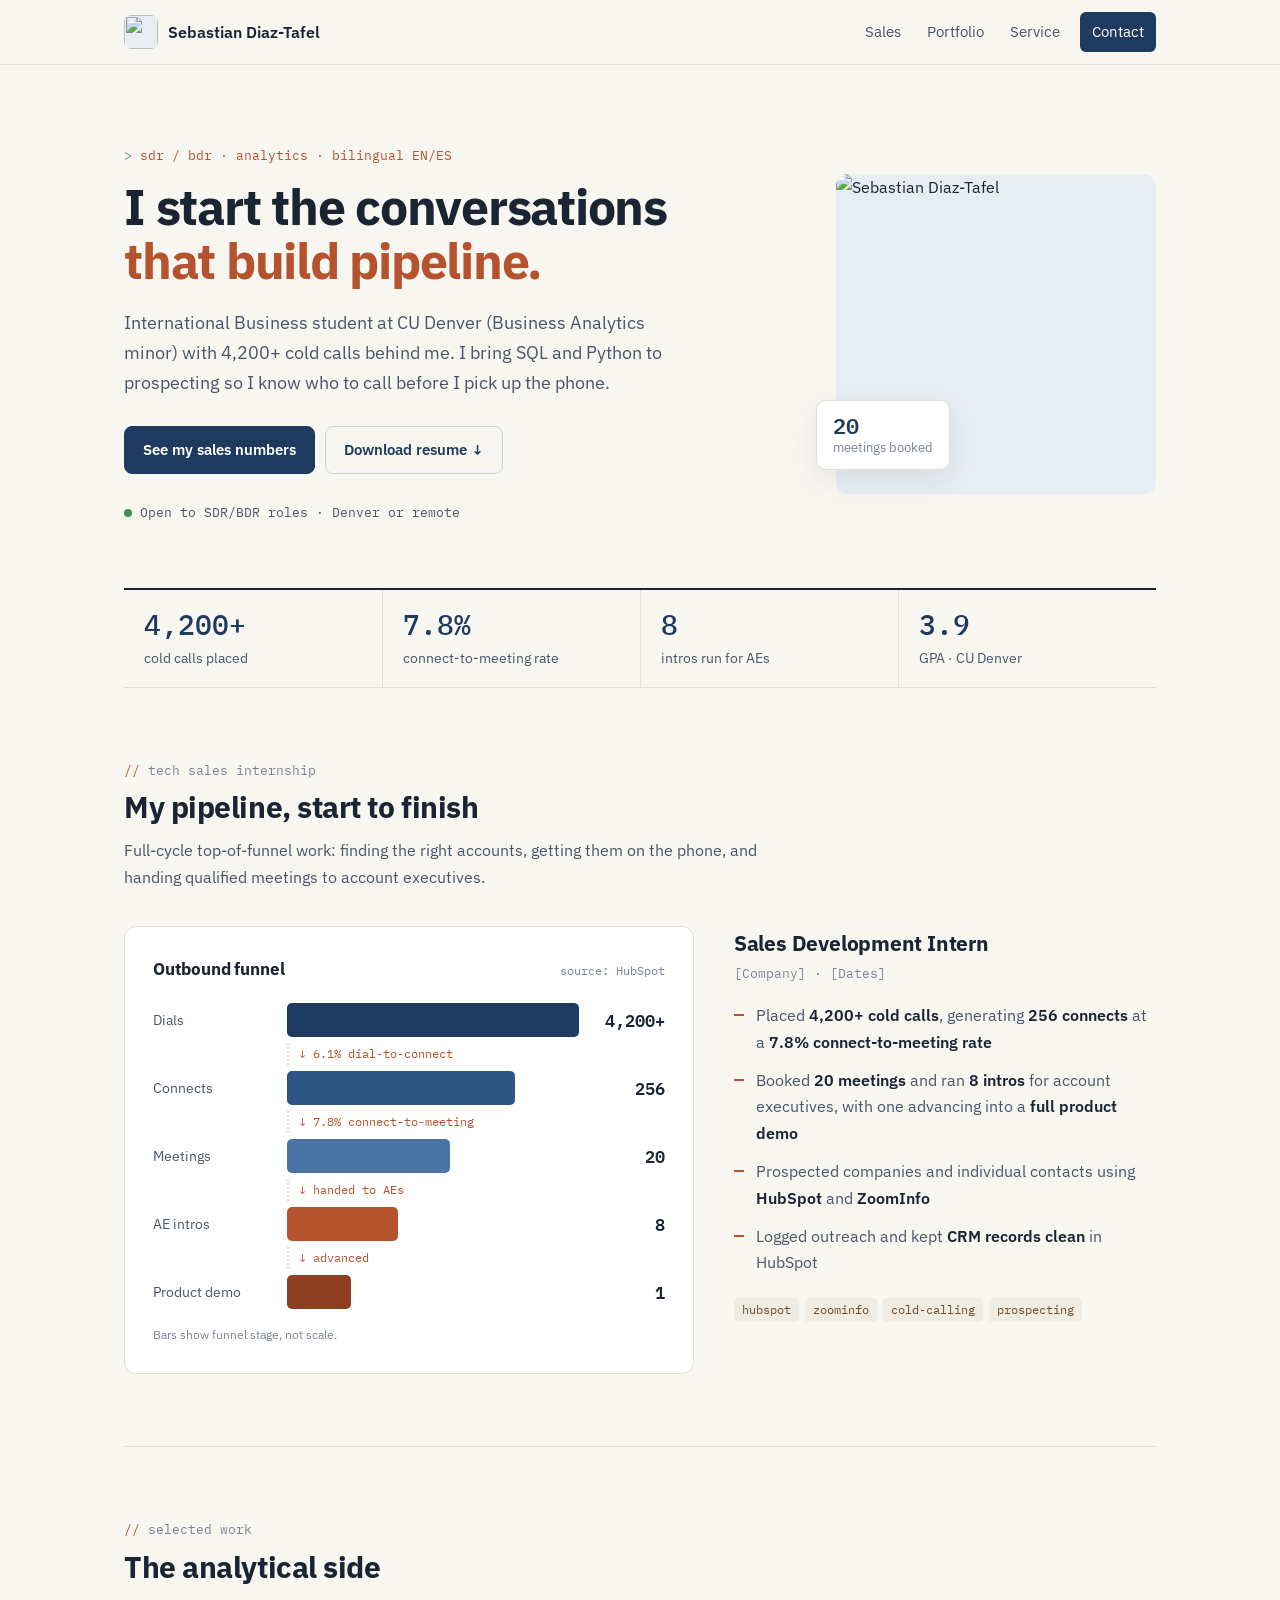
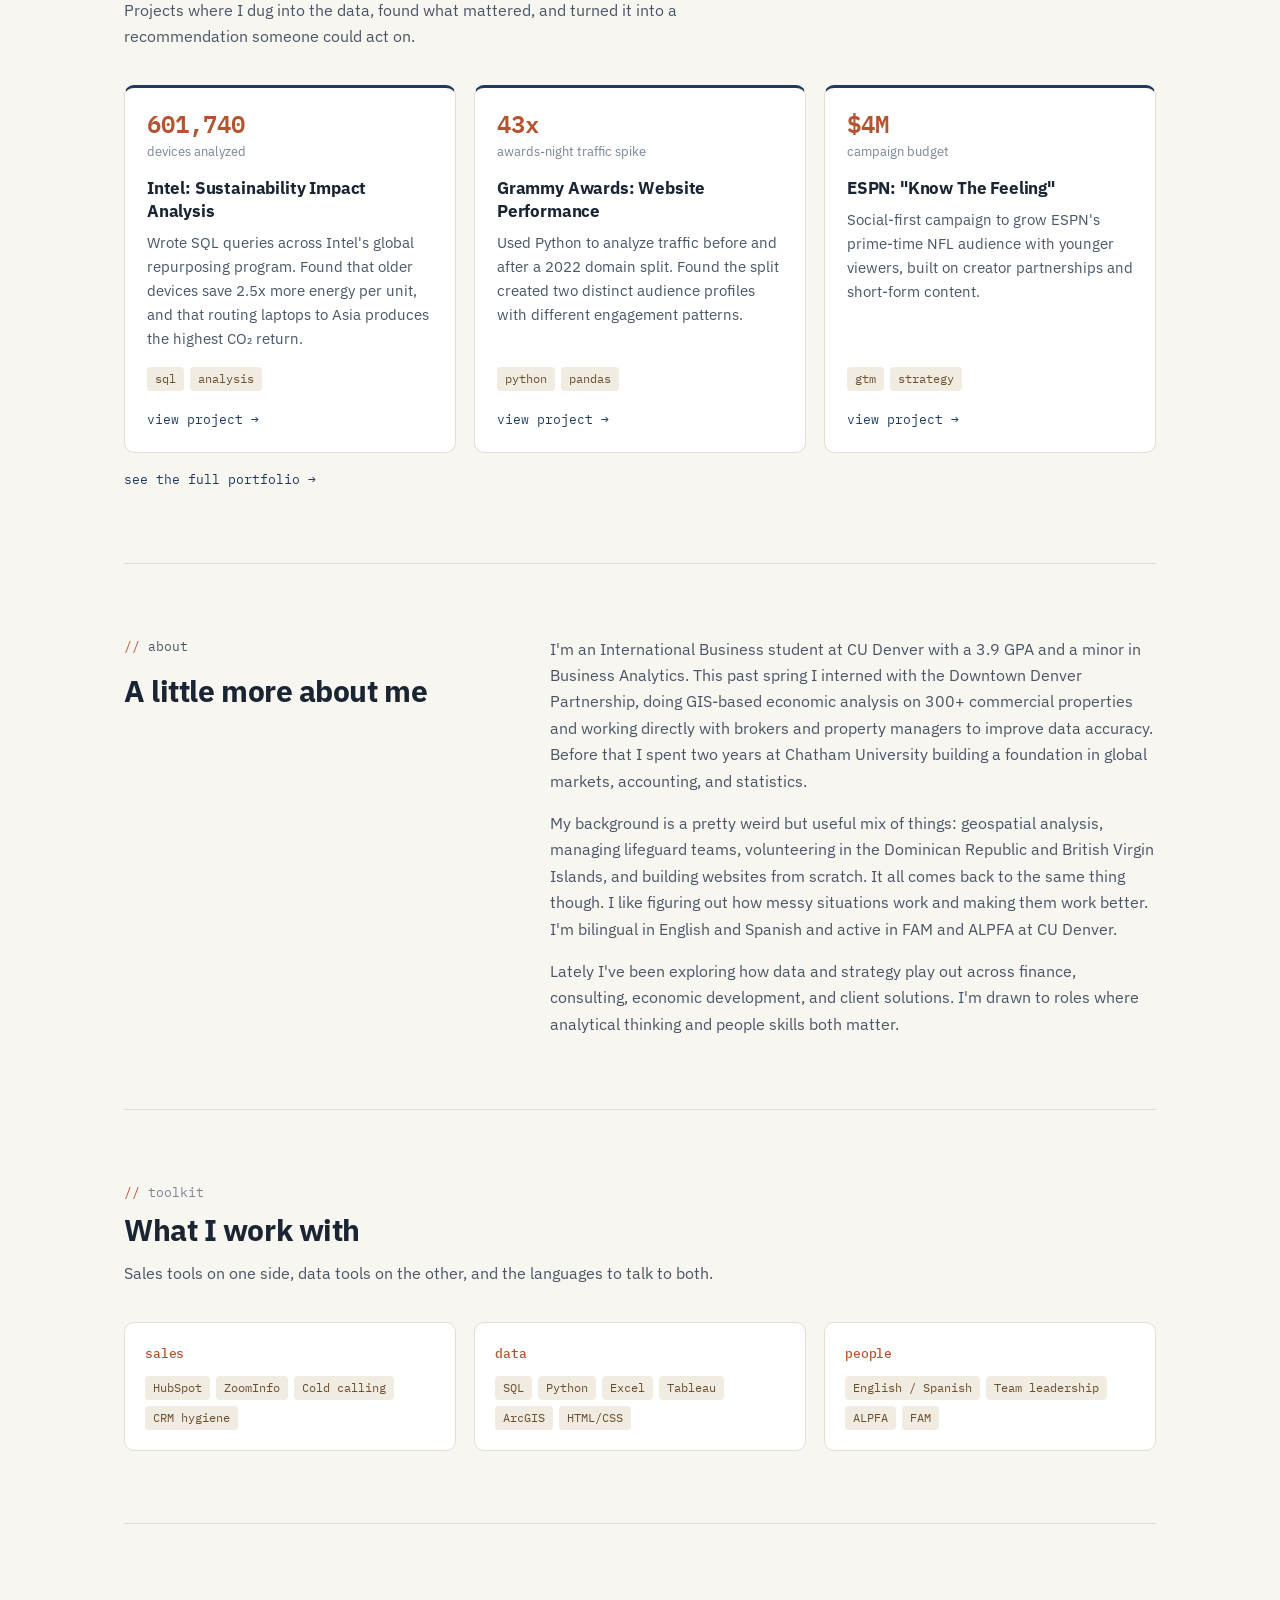
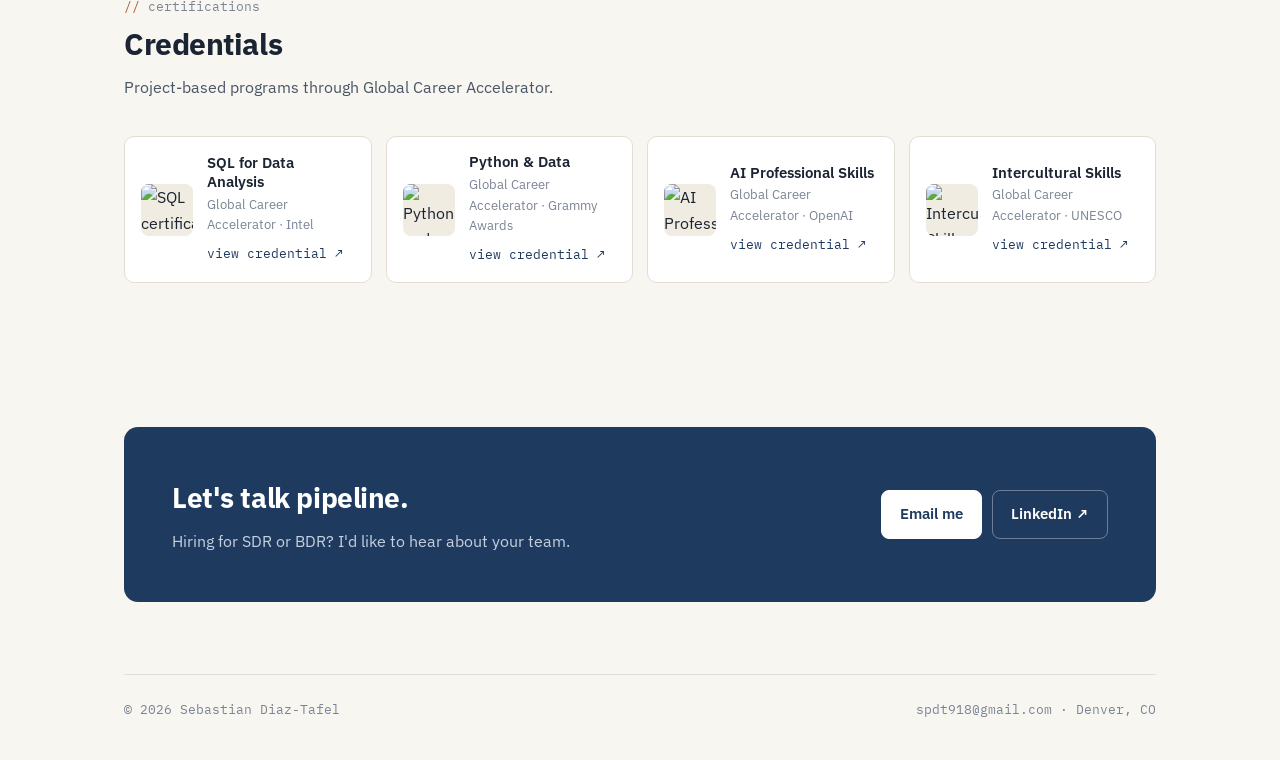
==== upload_to_github/index.html @ 716b962e "Add files via upload" ====
<!DOCTYPE html>
<html lang="en">
<head>
  <meta charset="utf-8" />
  <meta name="viewport" content="width=device-width,initial-scale=1" />
  <title>Sebastian Diaz-Tafel | SDR / BDR Candidate</title>
  <meta name="description" content="Sebastian Diaz-Tafel: International Business and Analytics student at CU Denver with outbound sales experience. Open to SDR and BDR roles." />
  <link rel="icon" type="image/png" href="img/headshot.png" />
  <link rel="preconnect" href="https://fonts.googleapis.com" />
  <link rel="preconnect" href="https://fonts.gstatic.com" crossorigin />
  <link href="https://fonts.googleapis.com/css2?family=IBM+Plex+Mono:wght@400;500;600&family=IBM+Plex+Sans:wght@400;500;600;700&display=swap" rel="stylesheet" />
  <link rel="stylesheet" href="css/site.css?v=20" />
</head>
<body>

<header class="site-header">
  <nav class="container nav">
    <a class="brand" href="index.html"><img src="img/headshot.png" alt="" />Sebastian Diaz-Tafel</a>
    <ul>
      <li><a href="#sales">Sales</a></li>
      <li><a href="portfolio.html">Portfolio</a></li>
      <li><a href="portfolio.html#service">Service</a></li>
      <li><a class="cta" href="contact.html">Contact</a></li>
    </ul>
  </nav>
</header>

<main class="container">

  <!-- ============ HERO ============ -->
  <section class="hero">
    <div>
      <p class="eyebrow">sdr / bdr · analytics · bilingual EN/ES</p>
      <!-- EDIT: headline. The <span> part shows in the terracotta accent color. -->
      <h1>I start the conversations <span>that build pipeline.</span></h1>
      <p class="lede">International Business student at CU Denver (Business Analytics minor) with 4,200+ cold calls behind me. I bring SQL and Python to prospecting so I know who to call before I pick up the phone.</p>
      <div class="btns">
        <a class="btn primary" href="#sales">See my sales numbers</a>
        <!-- EDIT: add your resume as docs/resume.pdf (this link is broken until you do) -->
        <a class="btn secondary" href="docs/resume.pdf" target="_blank" rel="noopener">Download resume ↓</a>
      </div>
      <div class="status"><i></i>Open to SDR/BDR roles · Denver or remote</div>
    </div>
    <div class="portrait">
      <img src="img/headshot.png" alt="Sebastian Diaz-Tafel" />
      <div class="badge"><div class="n">20</div><div class="l">meetings booked</div></div>
    </div>
  </section>

  <!-- ============ STAT STRIP ============ -->
  <div class="strip">
    <div><div class="n">4,200+</div><div class="l">cold calls placed</div></div>
    <div><div class="n">7.8%</div><div class="l">connect-to-meeting rate</div></div>
    <div><div class="n">8</div><div class="l">intros run for AEs</div></div>
    <div><div class="n">3.9</div><div class="l">GPA · CU Denver</div></div>
  </div>

  <!-- ============ SALES INTERNSHIP ============ -->
  <section class="sec flush" id="sales">
    <p class="sec-label">tech sales internship</p>
    <h2 class="sec-title">My pipeline, start to finish</h2>
    <p class="sec-sub">Full-cycle top-of-funnel work: finding the right accounts, getting them on the phone, and handing qualified meetings to account executives.</p>

    <div class="pipe-wrap">
      <div class="pipe">
        <div class="pipe-head"><h3>Outbound funnel</h3><span>source: HubSpot</span></div>
        <div class="stage s1"><span class="name">Dials</span><div class="bar"></div><span class="val">4,200+</span></div>
        <div class="conv"><span>↓ 6.1% dial-to-connect</span></div>
        <div class="stage s2"><span class="name">Connects</span><div class="bar"></div><span class="val">256</span></div>
        <div class="conv"><span>↓ 7.8% connect-to-meeting</span></div>
        <div class="stage s3"><span class="name">Meetings</span><div class="bar"></div><span class="val">20</span></div>
        <div class="conv"><span>↓ handed to AEs</span></div>
        <div class="stage s4"><span class="name">AE intros</span><div class="bar"></div><span class="val">8</span></div>
        <div class="conv"><span>↓ advanced</span></div>
        <div class="stage s5"><span class="name">Product demo</span><div class="bar"></div><span class="val">1</span></div>
        <p class="pipe-note">Bars show funnel stage, not scale.</p>
      </div>

      <div class="role">
        <h3>Sales Development Intern</h3>
        <!-- EDIT: company name and dates -->
        <p class="co">[Company] · [Dates]</p>
        <ul class="dash-list">
          <li>Placed <strong>4,200+ cold calls</strong>, generating <strong>256 connects</strong> at a <strong>7.8% connect-to-meeting rate</strong></li>
          <li>Booked <strong>20 meetings</strong> and ran <strong>8 intros</strong> for account executives, with one advancing into a <strong>full product demo</strong></li>
          <li>Prospected companies and individual contacts using <strong>HubSpot</strong> and <strong>ZoomInfo</strong></li>
          <li>Logged outreach and kept <strong>CRM records clean</strong> in HubSpot</li>
        </ul>
        <div class="tags"><span class="tag">hubspot</span><span class="tag">zoominfo</span><span class="tag">cold-calling</span><span class="tag">prospecting</span></div>
      </div>
    </div>
  </section>

  <!-- ============ SELECTED WORK ============ -->
  <section class="sec" id="work">
    <p class="sec-label">selected work</p>
    <h2 class="sec-title">The analytical side</h2>
    <p class="sec-sub">Projects where I dug into the data, found what mattered, and turned it into a recommendation someone could act on.</p>
    <div class="cards">
      <a class="card" href="intel.html">
        <div class="kpi">601,740</div><div class="kpi-l">devices analyzed</div>
        <h3>Intel: Sustainability Impact Analysis</h3>
        <p>Wrote SQL queries across Intel's global repurposing program. Found that older devices save 2.5x more energy per unit, and that routing laptops to Asia produces the highest CO₂ return.</p>
        <div class="tags"><span class="tag">sql</span><span class="tag">analysis</span></div>
        <div class="go">view project →</div>
      </a>
      <a class="card" href="grammys.html">
        <div class="kpi">43x</div><div class="kpi-l">awards-night traffic spike</div>
        <h3>Grammy Awards: Website Performance</h3>
        <p>Used Python to analyze traffic before and after a 2022 domain split. Found the split created two distinct audience profiles with different engagement patterns.</p>
        <div class="tags"><span class="tag">python</span><span class="tag">pandas</span></div>
        <div class="go">view project →</div>
      </a>
      <a class="card" href="espn.html">
        <div class="kpi">$4M</div><div class="kpi-l">campaign budget</div>
        <h3>ESPN: "Know The Feeling"</h3>
        <p>Social-first campaign to grow ESPN's prime-time NFL audience with younger viewers, built on creator partnerships and short-form content.</p>
        <div class="tags"><span class="tag">gtm</span><span class="tag">strategy</span></div>
        <div class="go">view project →</div>
      </a>
    </div>
    <div class="link-row"><a class="text-link" href="portfolio.html">see the full portfolio →</a></div>
  </section>

  <!-- ============ ABOUT ============ -->
  <section class="sec" id="about">
    <div class="about">
      <div>
        <p class="sec-label">about</p>
        <h2 class="sec-title">A little more about me</h2>
      </div>
      <div>
        <p>I'm an International Business student at CU Denver with a 3.9 GPA and a minor in Business Analytics. This past spring I interned with the Downtown Denver Partnership, doing GIS-based economic analysis on 300+ commercial properties and working directly with brokers and property managers to improve data accuracy. Before that I spent two years at Chatham University building a foundation in global markets, accounting, and statistics.</p>
        <p>My background is a pretty weird but useful mix of things: geospatial analysis, managing lifeguard teams, volunteering in the Dominican Republic and British Virgin Islands, and building websites from scratch. It all comes back to the same thing though. I like figuring out how messy situations work and making them work better. I'm bilingual in English and Spanish and active in FAM and ALPFA at CU Denver.</p>
        <p>Lately I've been exploring how data and strategy play out across finance, consulting, economic development, and client solutions. I'm drawn to roles where analytical thinking and people skills both matter.</p>
      </div>
    </div>
  </section>

  <!-- ============ TOOLKIT ============ -->
  <section class="sec" id="toolkit">
    <p class="sec-label">toolkit</p>
    <h2 class="sec-title">What I work with</h2>
    <p class="sec-sub">Sales tools on one side, data tools on the other, and the languages to talk to both.</p>
    <div class="kit">
      <div><h4>sales</h4><div class="tags"><span class="tag">HubSpot</span><span class="tag">ZoomInfo</span><span class="tag">Cold calling</span><span class="tag">CRM hygiene</span></div></div>
      <div><h4>data</h4><div class="tags"><span class="tag">SQL</span><span class="tag">Python</span><span class="tag">Excel</span><span class="tag">Tableau</span><span class="tag">ArcGIS</span><span class="tag">HTML/CSS</span></div></div>
      <div><h4>people</h4><div class="tags"><span class="tag">English / Spanish</span><span class="tag">Team leadership</span><span class="tag">ALPFA</span><span class="tag">FAM</span></div></div>
    </div>
  </section>

  <!-- ============ CERTIFICATIONS ============ -->
  <section class="sec" id="certifications">
    <p class="sec-label">certifications</p>
    <h2 class="sec-title">Credentials</h2>
    <p class="sec-sub">Project-based programs through Global Career Accelerator.</p>
    <div class="cert-grid">
      <div class="cert">
        <img src="img/sql_cert.png" alt="SQL certification badge" />
        <div><span class="cert-name">SQL for Data Analysis</span><span class="cert-meta">Global Career Accelerator · Intel</span>
        <a class="text-link" href="https://www.credential.net/c2eef316-ad48-4fb8-9307-15c15a381be4#acc.vykzldYH" target="_blank" rel="noopener">view credential ↗</a></div>
      </div>
      <div class="cert">
        <img src="img/python_cert.png" alt="Python and Data certification badge" />
        <div><span class="cert-name">Python &amp; Data</span><span class="cert-meta">Global Career Accelerator · Grammy Awards</span>
        <a class="text-link" href="https://www.credential.net/97b9d763-7e92-49d7-94a9-0d74dcc61281#acc.Ionb2KN3" target="_blank" rel="noopener">view credential ↗</a></div>
      </div>
      <div class="cert">
        <img src="img/ai_cert.png" alt="AI Professional Skills certification badge" />
        <div><span class="cert-name">AI Professional Skills</span><span class="cert-meta">Global Career Accelerator · OpenAI</span>
        <a class="text-link" href="https://www.credential.net/e2cc8287-d110-44d1-a71f-a9e02488f3a0#acc.tVMAbhiF" target="_blank" rel="noopener">view credential ↗</a></div>
      </div>
      <div class="cert">
        <img src="img/intl_cert.png" alt="Intercultural Skills certification badge" />
        <div><span class="cert-name">Intercultural Skills</span><span class="cert-meta">Global Career Accelerator · UNESCO</span>
        <a class="text-link" href="https://www.credential.net/89373909-fa38-48b8-9684-ed69a221d668#acc.yE48LNac" target="_blank" rel="noopener">view credential ↗</a></div>
      </div>
    </div>
  </section>

  <!-- ============ CONTACT CTA ============ -->
  <section class="final">
    <div>
      <h2>Let's talk pipeline.</h2>
      <p>Hiring for SDR or BDR? I'd like to hear about your team.</p>
    </div>
    <div class="btns">
      <a class="btn primary" href="mailto:spdt918@gmail.com">Email me</a>
      <a class="btn secondary" href="https://www.linkedin.com/in/sdiaztafel" target="_blank" rel="noopener">LinkedIn ↗</a>
    </div>
  </section>

  <footer class="site-footer">
    <span>© <span id="y">2026</span> Sebastian Diaz-Tafel</span>
    <span><a href="mailto:spdt918@gmail.com">spdt918@gmail.com</a> · Denver, CO</span>
  </footer>
</main>

<script>document.getElementById('y').textContent = new Date().getFullYear()</script>
</body>
</html>
---- upload_to_github/css/site.css ----
/* ==========================================================================
   sdiaztafel.com — shared stylesheet
   Colors: "Boardroom" palette · Type + details: IBM Plex Sans / Plex Mono
   To change a color site-wide, edit the variables in :root below.
   ========================================================================== */

:root{
  --paper:#f8f6f1;      /* page background */
  --card:#ffffff;       /* cards, panels */
  --sand:#f1ece2;       /* tags, subtle fills */
  --rule:#e3ded3;       /* borders, dividers */
  --ink:#1b2432;        /* headings, strong text */
  --body:#4a5566;       /* paragraph text */
  --muted:#7a8494;      /* captions, labels */
  --navy:#1f3a5f;       /* primary brand color */
  --navy-dark:#16304f;
  --navy-tint:#e8edf4;
  --terra:#b5532f;      /* accent color */
  --terra-dark:#8e3f22;

  --sans:"IBM Plex Sans",system-ui,-apple-system,"Segoe UI",sans-serif;
  --mono:"IBM Plex Mono",ui-monospace,"SF Mono",Menlo,monospace;
  --shadow:0 10px 28px rgba(27,36,50,.08);
}

/* ---------- Base ---------- */
*{box-sizing:border-box}
html{scroll-behavior:smooth;scroll-padding-top:80px}
body{margin:0;background:var(--paper);color:var(--ink);font:16px/1.65 var(--sans);-webkit-font-smoothing:antialiased}
img{max-width:100%}
a{color:var(--navy)}
a:hover{color:var(--terra)}
code{font-family:var(--mono);font-size:.88em;background:var(--sand);padding:1px 5px;border-radius:4px;color:var(--ink)}
strong{color:var(--ink);font-weight:600}
h1,h2,h3,h4{color:var(--ink);letter-spacing:-.01em}
.container{max-width:1080px;margin:0 auto;padding:0 24px}

/* ---------- Header / nav ---------- */
.site-header{position:sticky;top:0;z-index:20;background:rgba(248,246,241,.92);backdrop-filter:blur(8px);-webkit-backdrop-filter:blur(8px);border-bottom:1px solid var(--rule)}
.nav{display:flex;align-items:center;justify-content:space-between;gap:16px;min-height:64px}
.brand{display:flex;align-items:center;gap:10px;font-weight:600;color:var(--ink);text-decoration:none;white-space:nowrap}
.brand:hover{color:var(--ink)}
.brand img{width:34px;height:34px;border-radius:8px;object-fit:cover;background:var(--navy-tint)}
.nav ul{display:flex;align-items:center;gap:2px;list-style:none;margin:0;padding:0}
.nav ul a{display:block;font-size:14.5px;color:var(--body);text-decoration:none;padding:8px 12px;border-radius:6px;white-space:nowrap}
.nav ul a:hover{color:var(--ink);background:var(--sand)}
.nav ul a.active{color:var(--ink);font-weight:600}
.nav ul a.cta{background:var(--navy);color:#fff;margin-left:6px}
.nav ul a.cta:hover{background:var(--navy-dark)}

/* ---------- Shared type + UI ---------- */
.eyebrow{font-family:var(--mono);font-size:13px;color:var(--terra);margin:0 0 14px}
.eyebrow::before{content:"> ";color:var(--muted)}
.sec{padding:72px 0;border-top:1px solid var(--rule)}
.sec.flush{border-top:0}
.sec-label{font-family:var(--mono);font-size:13px;color:var(--muted);margin:0 0 8px}
.sec-label::before{content:"// ";color:var(--terra)}
.sec-title{font-size:30px;line-height:1.2;letter-spacing:-.015em;margin:0 0 12px;font-weight:700}
.sec-sub{color:var(--body);max-width:640px;margin:0 0 36px}
.btns{display:flex;gap:10px;flex-wrap:wrap}
.btn{display:inline-flex;align-items:center;gap:8px;padding:11px 18px;border-radius:8px;font-weight:600;font-size:15px;text-decoration:none;transition:background .15s,border-color .15s;cursor:pointer;font-family:var(--sans)}
.btn.primary{background:var(--navy);color:#fff;border:1px solid var(--navy)}
.btn.primary:hover{background:var(--navy-dark);color:#fff}
.btn.secondary{background:transparent;color:var(--navy);border:1px solid #c9d1dc}
.btn.secondary:hover{background:var(--navy-tint);color:var(--navy)}
.tags{display:flex;gap:6px;flex-wrap:wrap}
.tag{font-family:var(--mono);font-size:12px;line-height:1.5;padding:3px 8px;border-radius:4px;background:var(--sand);color:#6b4e2e}
.link-row{display:flex;gap:16px;flex-wrap:wrap;margin-top:16px}
.text-link{font-family:var(--mono);font-size:13px;color:var(--navy);text-decoration:none}
.text-link:hover{color:var(--terra)}

/* ---------- Home: hero ---------- */
.hero{display:grid;grid-template-columns:1.5fr 1fr;gap:56px;align-items:center;padding:80px 0 64px}
.hero h1{font-size:50px;line-height:1.08;letter-spacing:-.025em;margin:0 0 20px;font-weight:700}
.hero h1 span{color:var(--terra)}
.lede{font-size:18px;color:var(--body);margin:0 0 28px;max-width:560px}
.status{display:inline-flex;align-items:center;gap:8px;font-family:var(--mono);font-size:12.5px;color:var(--body);margin-top:28px}
.status i{width:8px;height:8px;border-radius:50%;background:#3f8f5a;flex-shrink:0}
.portrait{position:relative;justify-self:end;width:100%;max-width:320px}
.portrait img{width:100%;aspect-ratio:1;object-fit:cover;border-radius:12px;background:var(--navy-tint);display:block}
.portrait .badge{position:absolute;left:-20px;bottom:24px;background:var(--card);border:1px solid var(--rule);border-radius:10px;padding:12px 16px;box-shadow:var(--shadow)}
.badge .n{font-family:var(--mono);font-size:22px;font-weight:600;color:var(--navy);line-height:1.1}
.badge .l{font-size:12.5px;color:var(--muted)}

/* ---------- Stat strip (home + project pages) ---------- */
.strip{display:grid;grid-template-columns:repeat(4,1fr);border-top:2px solid var(--ink);border-bottom:1px solid var(--rule)}
.strip > div{padding:20px 20px 18px}
.strip > div + div{border-left:1px solid var(--rule)}
.strip .n{font-family:var(--mono);font-size:28px;font-weight:500;color:var(--navy);line-height:1.1}
.strip .l{font-size:13.5px;color:var(--body);margin-top:6px}

/* ---------- Home: sales pipeline ---------- */
.pipe-wrap{display:grid;grid-template-columns:1.35fr 1fr;gap:40px;align-items:start}
.pipe{background:var(--card);border:1px solid var(--rule);border-radius:12px;padding:28px}
.pipe-head{display:flex;justify-content:space-between;align-items:baseline;margin-bottom:20px;gap:12px;flex-wrap:wrap}
.pipe-head h3{margin:0;font-size:17px}
.pipe-head span{font-family:var(--mono);font-size:12px;color:var(--muted)}
.stage,.conv{display:grid;grid-template-columns:120px 1fr 72px;gap:14px}
.stage{align-items:center;margin-bottom:6px}
.stage .name{font-size:14px;color:var(--body)}
.stage .bar{height:34px;border-radius:5px;background:var(--navy)}
.stage .val{font-family:var(--mono);font-weight:600;font-size:17px;text-align:right}
.conv{margin:0 0 6px}
.conv span{grid-column:2;font-family:var(--mono);font-size:12px;color:var(--terra);padding-left:10px;border-left:2px dotted var(--rule);line-height:22px}
.s1 .bar{width:100%}
.s2 .bar{width:78%;background:#2e5584}
.s3 .bar{width:56%;background:#4a74a6}
.s4 .bar{width:38%;background:var(--terra)}
.s5 .bar{width:22%;background:var(--terra-dark)}
.pipe-note{font-size:12px;color:var(--muted);margin:16px 0 0}
.role h3{font-size:21px;margin:0 0 2px}
.role .co{font-family:var(--mono);font-size:13px;color:var(--muted);margin:0 0 18px}

/* Dash bullet list (used on home + project pages) */
.dash-list{list-style:none;padding:0;margin:0 0 22px}
.dash-list li{position:relative;padding-left:22px;margin-bottom:12px;color:var(--body)}
.dash-list li::before{content:"";position:absolute;left:0;top:12px;width:10px;height:2px;background:var(--terra)}

/* ---------- Cards ---------- */
.cards{display:grid;grid-template-columns:repeat(3,1fr);gap:18px}
.cards.two{grid-template-columns:repeat(2,1fr)}
.card{background:var(--card);border:1px solid var(--rule);border-top:3px solid var(--navy);border-radius:10px;padding:22px;display:flex;flex-direction:column;color:inherit;text-decoration:none}
a.card{transition:transform .15s,box-shadow .15s}
a.card:hover{transform:translateY(-2px);box-shadow:var(--shadow);color:inherit}
.card .kpi{font-family:var(--mono);font-size:24px;font-weight:600;color:var(--terra);line-height:1.1}
.card .kpi-l{font-size:12.5px;color:var(--muted);margin:4px 0 16px}
.card h3{font-size:17px;line-height:1.35;margin:0 0 8px}
.card p{font-size:14.5px;color:var(--body);margin:0 0 16px;flex:1}
.card .tags{margin-bottom:4px}
.card .go{font-family:var(--mono);font-size:13px;color:var(--navy);margin-top:14px}
.card .link-row{margin-top:14px}
.card.plain{border-top-width:1px}

/* ---------- Home: about ---------- */
.about{display:grid;grid-template-columns:1fr 1.6fr;gap:48px}
.about p{color:var(--body);margin:0 0 16px}
.about p:last-child{margin-bottom:0}

/* ---------- Toolkit ---------- */
.kit{display:grid;grid-template-columns:repeat(3,1fr);gap:18px}
.kit > div{background:var(--card);border:1px solid var(--rule);border-radius:10px;padding:20px}
.kit h4{font-family:var(--mono);font-size:13px;font-weight:500;color:var(--terra);margin:0 0 12px}

/* ---------- Certifications ---------- */
.cert-grid{display:grid;grid-template-columns:repeat(auto-fill,minmax(240px,1fr));gap:14px}
.cert{background:var(--card);border:1px solid var(--rule);border-radius:10px;padding:16px;display:flex;align-items:center;gap:14px}
.cert img{width:52px;height:52px;border-radius:8px;object-fit:contain;background:var(--sand);flex-shrink:0}
.cert-name{display:block;font-size:14.5px;font-weight:600;color:var(--ink);line-height:1.3}
.cert-meta{display:block;font-size:12.5px;color:var(--muted);margin:2px 0 4px}

/* ---------- Service / gallery ---------- */
.gallery{display:grid;gap:10px;grid-template-columns:repeat(auto-fill,minmax(200px,1fr));margin-top:4px}
.gallery img{width:100%;aspect-ratio:16/10;object-fit:cover;border-radius:8px;display:block;background:var(--sand)}
.service-card{background:var(--card);border:1px solid var(--rule);border-radius:12px;padding:24px;margin-bottom:18px}
.service-card h3{font-size:19px;margin:0 0 4px}
.service-card .place{font-family:var(--mono);font-size:12.5px;color:var(--terra);margin:0 0 12px}
.service-card p{color:var(--body);margin:0 0 18px;max-width:760px}

/* ---------- Closing CTA + footer ---------- */
.final{background:var(--navy);color:#fff;border-radius:14px;padding:48px;display:flex;justify-content:space-between;align-items:center;gap:24px;flex-wrap:wrap;margin:72px 0}
.final h2{margin:0 0 6px;font-size:28px;letter-spacing:-.015em;color:#fff}
.final p{margin:0;color:#c5d0de}
.final .btn.primary{background:#fff;color:var(--navy);border-color:#fff}
.final .btn.primary:hover{background:var(--navy-tint)}
.final .btn.secondary{color:#fff;border-color:rgba(255,255,255,.35)}
.final .btn.secondary:hover{background:rgba(255,255,255,.08);color:#fff}
.site-footer{border-top:1px solid var(--rule);padding:24px 0 40px;font-family:var(--mono);font-size:12.5px;color:var(--muted);display:flex;justify-content:space-between;flex-wrap:wrap;gap:8px}
.site-footer a{color:var(--muted);text-decoration:none}
.site-footer a:hover{color:var(--navy)}

/* ---------- Inner-page intro (portfolio, contact) ---------- */
.page-intro{padding:64px 0 16px;max-width:680px}
.page-intro h1{font-size:42px;line-height:1.1;letter-spacing:-.02em;margin:0 0 14px}
.page-intro p{color:var(--body);font-size:17px;margin:0}
.jump{display:flex;gap:8px;flex-wrap:wrap;margin:28px 0 0}
.jump a{font-family:var(--mono);font-size:13px;color:var(--body);text-decoration:none;border:1px solid var(--rule);background:var(--card);padding:6px 12px;border-radius:6px}
.jump a:hover{border-color:var(--navy);color:var(--navy)}

/* ---------- Project pages ---------- */
.project-hero{padding:48px 0 36px;max-width:780px}
.back-link{display:inline-block;font-family:var(--mono);font-size:13px;color:var(--muted);text-decoration:none;margin-bottom:28px}
.back-link:hover{color:var(--navy)}
.project-hero h1{font-size:42px;line-height:1.1;letter-spacing:-.02em;margin:0 0 16px}
.project-hero .lede{margin-bottom:22px;max-width:none}
.project-body{max-width:780px;padding:56px 0 64px}
.project-section{margin-bottom:56px}
.project-section h2{font-size:22px;margin:0 0 14px}
.project-section h2::before{content:"// ";font-family:var(--mono);font-size:15px;font-weight:500;color:var(--terra)}
.project-section p{color:var(--body);margin:0 0 14px}
.findings{display:grid;grid-template-columns:repeat(2,1fr);gap:16px;margin-top:8px}
.finding{background:var(--card);border:1px solid var(--rule);border-radius:10px;padding:20px}
.finding .num{font-family:var(--mono);font-size:12px;color:var(--terra);margin-bottom:8px}
.finding h3{font-size:16px;margin:0 0 6px}
.finding p{font-size:14.5px;margin:0}
.rec-box{background:var(--card);border:1px solid var(--rule);border-left:4px solid var(--terra);border-radius:10px;padding:24px 26px}
.rec-box h3{font-size:18px;margin:0 0 12px;color:var(--navy)}
.rec-box p:last-child{margin-bottom:0}
.project-cta{display:flex;gap:10px;flex-wrap:wrap;padding:32px 0 8px;border-top:1px solid var(--rule)}

/* Code blocks */
.code-block{background:var(--ink);border-radius:10px;padding:18px 20px;margin:12px 0 16px;overflow-x:auto}
.code-block pre{margin:0;font-family:var(--mono);font-size:13px;line-height:1.7;color:#e6e9ee}
.code-block .kw{color:#9db8dd}
.code-block .st{color:#e7a585}
.code-block .fn{color:#e9c98b}
.code-block .cm{color:#8490a0}

/* Comparison table */
.table-wrap{overflow-x:auto;border:1px solid var(--rule);border-radius:10px;background:var(--card)}
.compare{width:100%;border-collapse:collapse;font-size:14.5px}
.compare th,.compare td{padding:12px 16px;text-align:left;border-bottom:1px solid var(--rule);white-space:nowrap}
.compare th{font-family:var(--mono);font-size:12px;font-weight:500;color:var(--muted);background:var(--paper)}
.compare td{color:var(--body);font-family:var(--mono)}
.compare td:first-child{font-family:var(--sans);color:var(--ink);font-weight:500}
.compare tr:last-child td{border-bottom:0}
.compare .best{color:var(--terra);font-weight:600}

/* Budget + concepts (ESPN) */
.budget{display:grid;grid-template-columns:repeat(auto-fill,minmax(190px,1fr));gap:12px;margin-top:8px}
.budget > div{background:var(--card);border:1px solid var(--rule);border-radius:10px;padding:16px 18px}
.budget .b-label{font-size:13.5px;color:var(--ink);font-weight:500}
.budget .b-amount{font-family:var(--mono);font-size:24px;font-weight:600;color:var(--navy);margin:6px 0 2px}
.budget .b-pct{font-size:12.5px;color:var(--muted)}
.concepts{display:grid;grid-template-columns:repeat(2,1fr);gap:16px;margin-top:8px}
.concept{background:var(--card);border:1px solid var(--rule);border-top:3px solid var(--terra);border-radius:10px;padding:20px}
.concept h3{font-family:var(--mono);font-size:15px;font-weight:600;color:var(--terra);margin:0 0 8px}
.concept p{font-size:14.5px;margin:0}

/* ---------- Contact ---------- */
.contact-grid{display:grid;grid-template-columns:1fr 1.4fr;gap:48px;padding:24px 0 72px}
.contact-list{display:flex;flex-direction:column;gap:12px}
.contact-link{display:flex;align-items:center;gap:14px;background:var(--card);border:1px solid var(--rule);border-radius:10px;padding:16px 18px;text-decoration:none;color:var(--ink);transition:border-color .15s}
.contact-link:hover{border-color:var(--navy);color:var(--ink)}
.contact-link svg{width:20px;height:20px;fill:var(--navy);flex-shrink:0}
.contact-link small{display:block;font-family:var(--mono);font-size:12px;color:var(--muted)}
.contact-link span{font-weight:600;font-size:15px}
.form{background:var(--card);border:1px solid var(--rule);border-radius:12px;padding:28px;display:flex;flex-direction:column;gap:16px}
.form-row{display:grid;grid-template-columns:1fr 1fr;gap:14px}
.field{display:flex;flex-direction:column;gap:6px}
.field label{font-family:var(--mono);font-size:12px;color:var(--muted)}
.field input,.field textarea{font:15px/1.5 var(--sans);color:var(--ink);background:var(--paper);border:1px solid var(--rule);border-radius:8px;padding:10px 14px;outline:none;transition:border-color .15s,background .15s}
.field input:focus,.field textarea:focus{border-color:var(--navy);background:#fff}
.field textarea{min-height:140px;resize:vertical}
.form-footer{display:flex;align-items:center;justify-content:space-between;gap:12px;flex-wrap:wrap;padding-top:4px}
.form-note{font-size:12.5px;color:var(--muted)}

/* ---------- Responsive ---------- */
@media (max-width:880px){
  .hero{grid-template-columns:1fr;gap:32px;padding:48px 0 40px}
  .portrait{justify-self:start;max-width:220px;order:-1}
  .portrait .badge{left:auto;right:-90px;bottom:16px}
  .hero h1,.page-intro h1,.project-hero h1{font-size:36px}
  .strip{grid-template-columns:1fr 1fr}
  .strip > div:nth-child(3){border-left:0}
  .strip > div:nth-child(n+3){border-top:1px solid var(--rule)}
  .pipe-wrap,.cards,.cards.two,.kit,.about,.findings,.concepts,.contact-grid{grid-template-columns:1fr}
  .about{gap:8px}
  .final{padding:32px 24px}
  .sec{padding:56px 0}
}
@media (max-width:640px){
  .nav{flex-wrap:wrap;gap:0;padding:10px 0 6px}
  .nav ul{width:100%;overflow-x:auto;margin:0 -12px;padding:4px 0}
  .nav ul li:last-child{margin-left:auto}
  .form-row{grid-template-columns:1fr}
}
@media (max-width:480px){
  .container{padding:0 16px}
  .hero h1,.page-intro h1,.project-hero h1{font-size:32px}
  .stage,.conv{grid-template-columns:86px 1fr 52px;gap:10px}
  .pipe{padding:20px 16px}
  .portrait{max-width:180px}
  .portrait .badge{right:-40px;bottom:12px;padding:8px 12px}
  .strip .n{font-size:22px}
  .form{padding:20px}
}
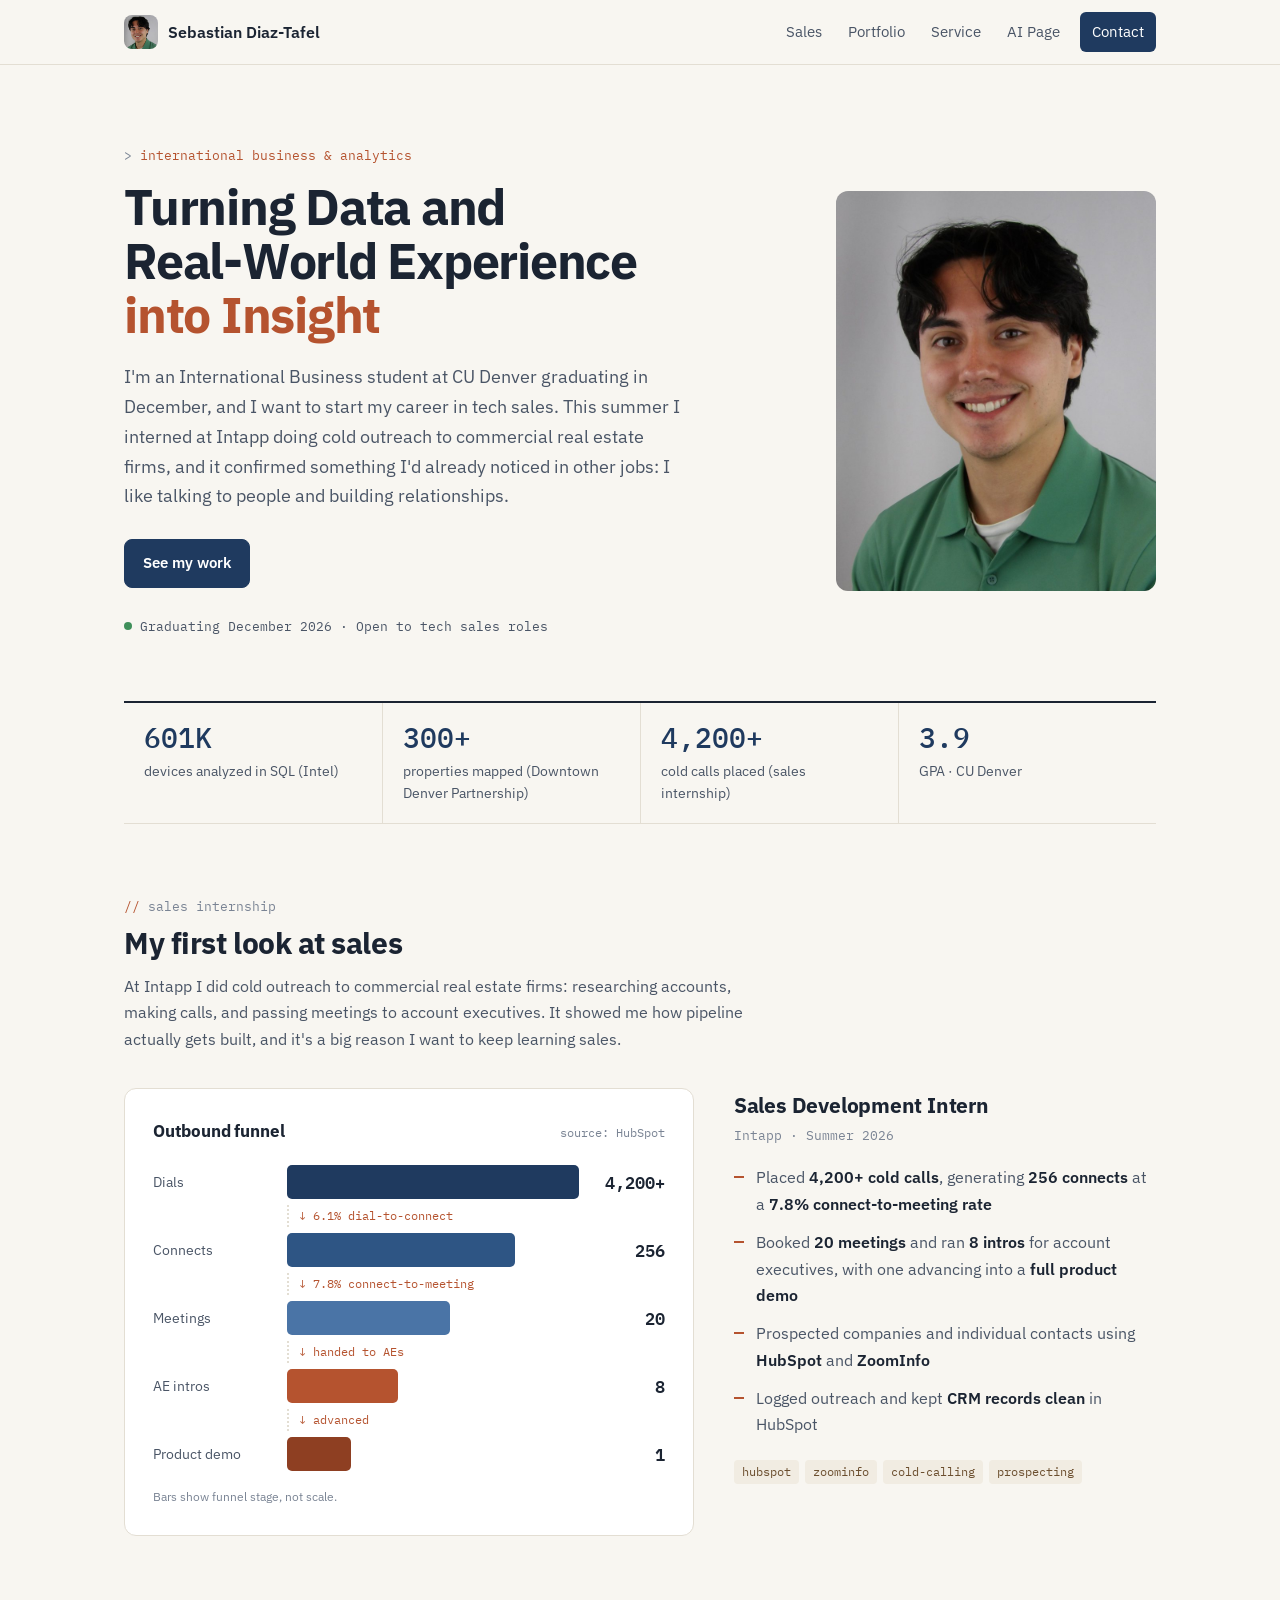
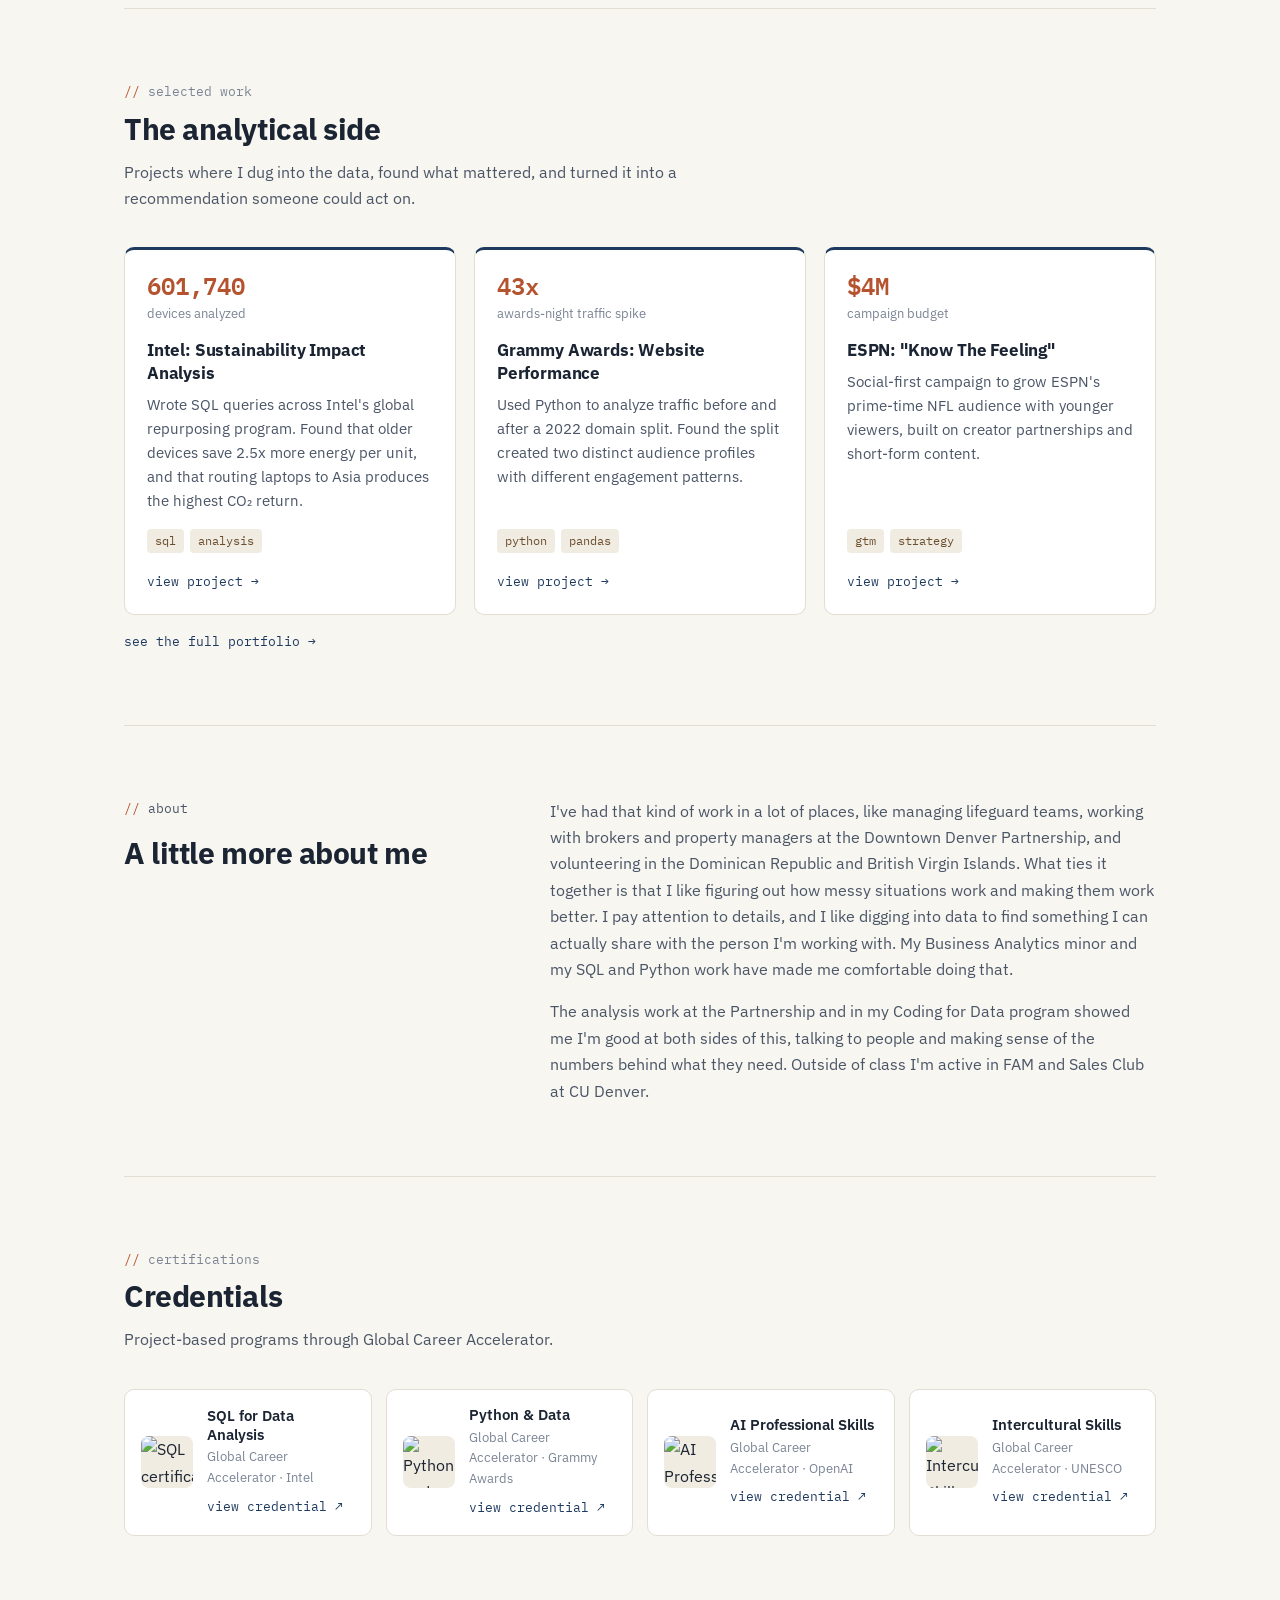
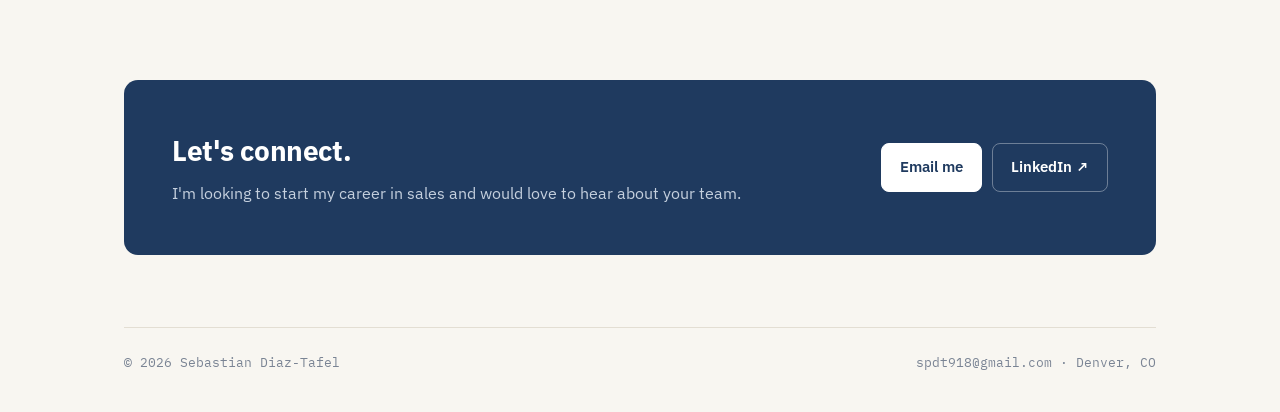
==== commit 699ec8e9: "Add files via upload" ====
--- a/upload_to_github/index.html
+++ b/upload_to_github/index.html
@@ -3,23 +3,24 @@
 <head>
   <meta charset="utf-8" />
   <meta name="viewport" content="width=device-width,initial-scale=1" />
-  <title>Sebastian Diaz-Tafel | SDR / BDR Candidate</title>
-  <meta name="description" content="Sebastian Diaz-Tafel: International Business and Analytics student at CU Denver with outbound sales experience. Open to SDR and BDR roles." />
-  <link rel="icon" type="image/png" href="img/headshot.png" />
+  <title>Sebastian Diaz-Tafel | International Business &amp; Analytics</title>
+  <meta name="description" content="Sebastian Diaz-Tafel: International Business and Analytics student at CU Denver interested in building a career in sales." />
+  <link rel="icon" type="image/jpeg" href="img/headshot_2026_square.jpg" />
   <link rel="preconnect" href="https://fonts.googleapis.com" />
   <link rel="preconnect" href="https://fonts.gstatic.com" crossorigin />
   <link href="https://fonts.googleapis.com/css2?family=IBM+Plex+Mono:wght@400;500;600&family=IBM+Plex+Sans:wght@400;500;600;700&display=swap" rel="stylesheet" />
-  <link rel="stylesheet" href="css/site.css?v=20" />
+  <link rel="stylesheet" href="css/site.css?v=24" />
 </head>
 <body>
 
 <header class="site-header">
   <nav class="container nav">
-    <a class="brand" href="index.html"><img src="img/headshot.png" alt="" />Sebastian Diaz-Tafel</a>
+    <a class="brand" href="index.html"><img src="img/headshot_2026_square.jpg" alt="" />Sebastian Diaz-Tafel</a>
     <ul>
       <li><a href="#sales">Sales</a></li>
       <li><a href="portfolio.html">Portfolio</a></li>
       <li><a href="portfolio.html#service">Service</a></li>
+      <li><a href="https://spdt918-cell.github.io/webproject/" target="_blank" rel="noopener">AI Page</a></li>
       <li><a class="cta" href="contact.html">Contact</a></li>
     </ul>
   </nav>
@@ -30,36 +31,33 @@
   <!-- ============ HERO ============ -->
   <section class="hero">
     <div>
-      <p class="eyebrow">sdr / bdr · analytics · bilingual EN/ES</p>
+      <p class="eyebrow">international business &amp; analytics</p>
       <!-- EDIT: headline. The <span> part shows in the terracotta accent color. -->
-      <h1>I start the conversations <span>that build pipeline.</span></h1>
-      <p class="lede">International Business student at CU Denver (Business Analytics minor) with 4,200+ cold calls behind me. I bring SQL and Python to prospecting so I know who to call before I pick up the phone.</p>
+      <h1>Turning Data and Real&#8209;World Experience <span>into Insight</span></h1>
+      <p class="lede">I'm an International Business student at CU Denver graduating in December, and I want to start my career in tech sales. This summer I interned at Intapp doing cold outreach to commercial real estate firms, and it confirmed something I'd already noticed in other jobs: I like talking to people and building relationships.</p>
       <div class="btns">
-        <a class="btn primary" href="#sales">See my sales numbers</a>
-        <!-- EDIT: add your resume as docs/resume.pdf (this link is broken until you do) -->
-        <a class="btn secondary" href="docs/resume.pdf" target="_blank" rel="noopener">Download resume ↓</a>
+        <a class="btn primary" href="#work">See my work</a>
       </div>
-      <div class="status"><i></i>Open to SDR/BDR roles · Denver or remote</div>
+      <div class="status"><i></i>Graduating December 2026 · Open to tech sales roles</div>
     </div>
     <div class="portrait">
-      <img src="img/headshot.png" alt="Sebastian Diaz-Tafel" />
-      <div class="badge"><div class="n">20</div><div class="l">meetings booked</div></div>
+      <img src="img/headshot_2026.jpg?v=2" alt="Sebastian Diaz-Tafel" />
     </div>
   </section>
 
   <!-- ============ STAT STRIP ============ -->
   <div class="strip">
-    <div><div class="n">4,200+</div><div class="l">cold calls placed</div></div>
-    <div><div class="n">7.8%</div><div class="l">connect-to-meeting rate</div></div>
-    <div><div class="n">8</div><div class="l">intros run for AEs</div></div>
+    <div><div class="n">601K</div><div class="l">devices analyzed in SQL (Intel)</div></div>
+    <div><div class="n">300+</div><div class="l">properties mapped (Downtown Denver Partnership)</div></div>
+    <div><div class="n">4,200+</div><div class="l">cold calls placed (sales internship)</div></div>
     <div><div class="n">3.9</div><div class="l">GPA · CU Denver</div></div>
   </div>
 
   <!-- ============ SALES INTERNSHIP ============ -->
   <section class="sec flush" id="sales">
-    <p class="sec-label">tech sales internship</p>
-    <h2 class="sec-title">My pipeline, start to finish</h2>
-    <p class="sec-sub">Full-cycle top-of-funnel work: finding the right accounts, getting them on the phone, and handing qualified meetings to account executives.</p>
+    <p class="sec-label">sales internship</p>
+    <h2 class="sec-title">My first look at sales</h2>
+    <p class="sec-sub">At Intapp I did cold outreach to commercial real estate firms: researching accounts, making calls, and passing meetings to account executives. It showed me how pipeline actually gets built, and it's a big reason I want to keep learning sales.</p>
 
     <div class="pipe-wrap">
       <div class="pipe">
@@ -77,9 +75,9 @@
       </div>
 
       <div class="role">
+        <!-- EDIT: confirm your actual title -->
         <h3>Sales Development Intern</h3>
-        <!-- EDIT: company name and dates -->
-        <p class="co">[Company] · [Dates]</p>
+        <p class="co">Intapp · Summer 2026</p>
         <ul class="dash-list">
           <li>Placed <strong>4,200+ cold calls</strong>, generating <strong>256 connects</strong> at a <strong>7.8% connect-to-meeting rate</strong></li>
           <li>Booked <strong>20 meetings</strong> and ran <strong>8 intros</strong> for account executives, with one advancing into a <strong>full product demo</strong></li>
@@ -130,22 +128,9 @@
         <h2 class="sec-title">A little more about me</h2>
       </div>
       <div>
-        <p>I'm an International Business student at CU Denver with a 3.9 GPA and a minor in Business Analytics. This past spring I interned with the Downtown Denver Partnership, doing GIS-based economic analysis on 300+ commercial properties and working directly with brokers and property managers to improve data accuracy. Before that I spent two years at Chatham University building a foundation in global markets, accounting, and statistics.</p>
-        <p>My background is a pretty weird but useful mix of things: geospatial analysis, managing lifeguard teams, volunteering in the Dominican Republic and British Virgin Islands, and building websites from scratch. It all comes back to the same thing though. I like figuring out how messy situations work and making them work better. I'm bilingual in English and Spanish and active in FAM and ALPFA at CU Denver.</p>
-        <p>Lately I've been exploring how data and strategy play out across finance, consulting, economic development, and client solutions. I'm drawn to roles where analytical thinking and people skills both matter.</p>
+        <p>I've had that kind of work in a lot of places, like managing lifeguard teams, working with brokers and property managers at the Downtown Denver Partnership, and volunteering in the Dominican Republic and British Virgin Islands. What ties it together is that I like figuring out how messy situations work and making them work better. I pay attention to details, and I like digging into data to find something I can actually share with the person I'm working with. My Business Analytics minor and my SQL and Python work have made me comfortable doing that.</p>
+        <p>The analysis work at the Partnership and in my Coding for Data program showed me I'm good at both sides of this, talking to people and making sense of the numbers behind what they need. Outside of class I'm active in FAM and Sales Club at CU Denver.</p>
       </div>
-    </div>
-  </section>
-
-  <!-- ============ TOOLKIT ============ -->
-  <section class="sec" id="toolkit">
-    <p class="sec-label">toolkit</p>
-    <h2 class="sec-title">What I work with</h2>
-    <p class="sec-sub">Sales tools on one side, data tools on the other, and the languages to talk to both.</p>
-    <div class="kit">
-      <div><h4>sales</h4><div class="tags"><span class="tag">HubSpot</span><span class="tag">ZoomInfo</span><span class="tag">Cold calling</span><span class="tag">CRM hygiene</span></div></div>
-      <div><h4>data</h4><div class="tags"><span class="tag">SQL</span><span class="tag">Python</span><span class="tag">Excel</span><span class="tag">Tableau</span><span class="tag">ArcGIS</span><span class="tag">HTML/CSS</span></div></div>
-      <div><h4>people</h4><div class="tags"><span class="tag">English / Spanish</span><span class="tag">Team leadership</span><span class="tag">ALPFA</span><span class="tag">FAM</span></div></div>
     </div>
   </section>
 
@@ -181,8 +166,8 @@
   <!-- ============ CONTACT CTA ============ -->
   <section class="final">
     <div>
-      <h2>Let's talk pipeline.</h2>
-      <p>Hiring for SDR or BDR? I'd like to hear about your team.</p>
+      <h2>Let's connect.</h2>
+      <p>I'm looking to start my career in sales and would love to hear about your team.</p>
     </div>
     <div class="btns">
       <a class="btn primary" href="mailto:spdt918@gmail.com">Email me</a>
--- a/upload_to_github/css/site.css
+++ b/upload_to_github/css/site.css
@@ -77,10 +77,7 @@
 .status{display:inline-flex;align-items:center;gap:8px;font-family:var(--mono);font-size:12.5px;color:var(--body);margin-top:28px}
 .status i{width:8px;height:8px;border-radius:50%;background:#3f8f5a;flex-shrink:0}
 .portrait{position:relative;justify-self:end;width:100%;max-width:320px}
-.portrait img{width:100%;aspect-ratio:1;object-fit:cover;border-radius:12px;background:var(--navy-tint);display:block}
-.portrait .badge{position:absolute;left:-20px;bottom:24px;background:var(--card);border:1px solid var(--rule);border-radius:10px;padding:12px 16px;box-shadow:var(--shadow)}
-.badge .n{font-family:var(--mono);font-size:22px;font-weight:600;color:var(--navy);line-height:1.1}
-.badge .l{font-size:12.5px;color:var(--muted)}
+.portrait img{width:100%;aspect-ratio:4/5;object-fit:cover;object-position:center;border-radius:12px;background:var(--navy-tint);display:block}
 
 /* ---------- Stat strip (home + project pages) ---------- */
 .strip{display:grid;grid-template-columns:repeat(4,1fr);border-top:2px solid var(--ink);border-bottom:1px solid var(--rule)}
@@ -136,11 +133,6 @@
 .about p{color:var(--body);margin:0 0 16px}
 .about p:last-child{margin-bottom:0}
 
-/* ---------- Toolkit ---------- */
-.kit{display:grid;grid-template-columns:repeat(3,1fr);gap:18px}
-.kit > div{background:var(--card);border:1px solid var(--rule);border-radius:10px;padding:20px}
-.kit h4{font-family:var(--mono);font-size:13px;font-weight:500;color:var(--terra);margin:0 0 12px}
-
 /* ---------- Certifications ---------- */
 .cert-grid{display:grid;grid-template-columns:repeat(auto-fill,minmax(240px,1fr));gap:14px}
 .cert{background:var(--card);border:1px solid var(--rule);border-radius:10px;padding:16px;display:flex;align-items:center;gap:14px}
@@ -248,19 +240,18 @@
 @media (max-width:880px){
   .hero{grid-template-columns:1fr;gap:32px;padding:48px 0 40px}
   .portrait{justify-self:start;max-width:220px;order:-1}
-  .portrait .badge{left:auto;right:-90px;bottom:16px}
   .hero h1,.page-intro h1,.project-hero h1{font-size:36px}
   .strip{grid-template-columns:1fr 1fr}
   .strip > div:nth-child(3){border-left:0}
   .strip > div:nth-child(n+3){border-top:1px solid var(--rule)}
-  .pipe-wrap,.cards,.cards.two,.kit,.about,.findings,.concepts,.contact-grid{grid-template-columns:1fr}
+  .pipe-wrap,.cards,.cards.two,.about,.findings,.concepts,.contact-grid{grid-template-columns:1fr}
   .about{gap:8px}
   .final{padding:32px 24px}
   .sec{padding:56px 0}
 }
 @media (max-width:640px){
   .nav{flex-wrap:wrap;gap:0;padding:10px 0 6px}
-  .nav ul{width:100%;overflow-x:auto;margin:0 -12px;padding:4px 0}
+  .nav ul{width:calc(100% + 12px);flex-wrap:wrap;row-gap:4px;margin:0 0 0 -12px;padding:4px 0}
   .nav ul li:last-child{margin-left:auto}
   .form-row{grid-template-columns:1fr}
 }
@@ -270,7 +261,7 @@
   .stage,.conv{grid-template-columns:86px 1fr 52px;gap:10px}
   .pipe{padding:20px 16px}
   .portrait{max-width:180px}
-  .portrait .badge{right:-40px;bottom:12px;padding:8px 12px}
   .strip .n{font-size:22px}
   .form{padding:20px}
-}
+  .nav ul a{padding:8px 9px;font-size:14px}
+}
